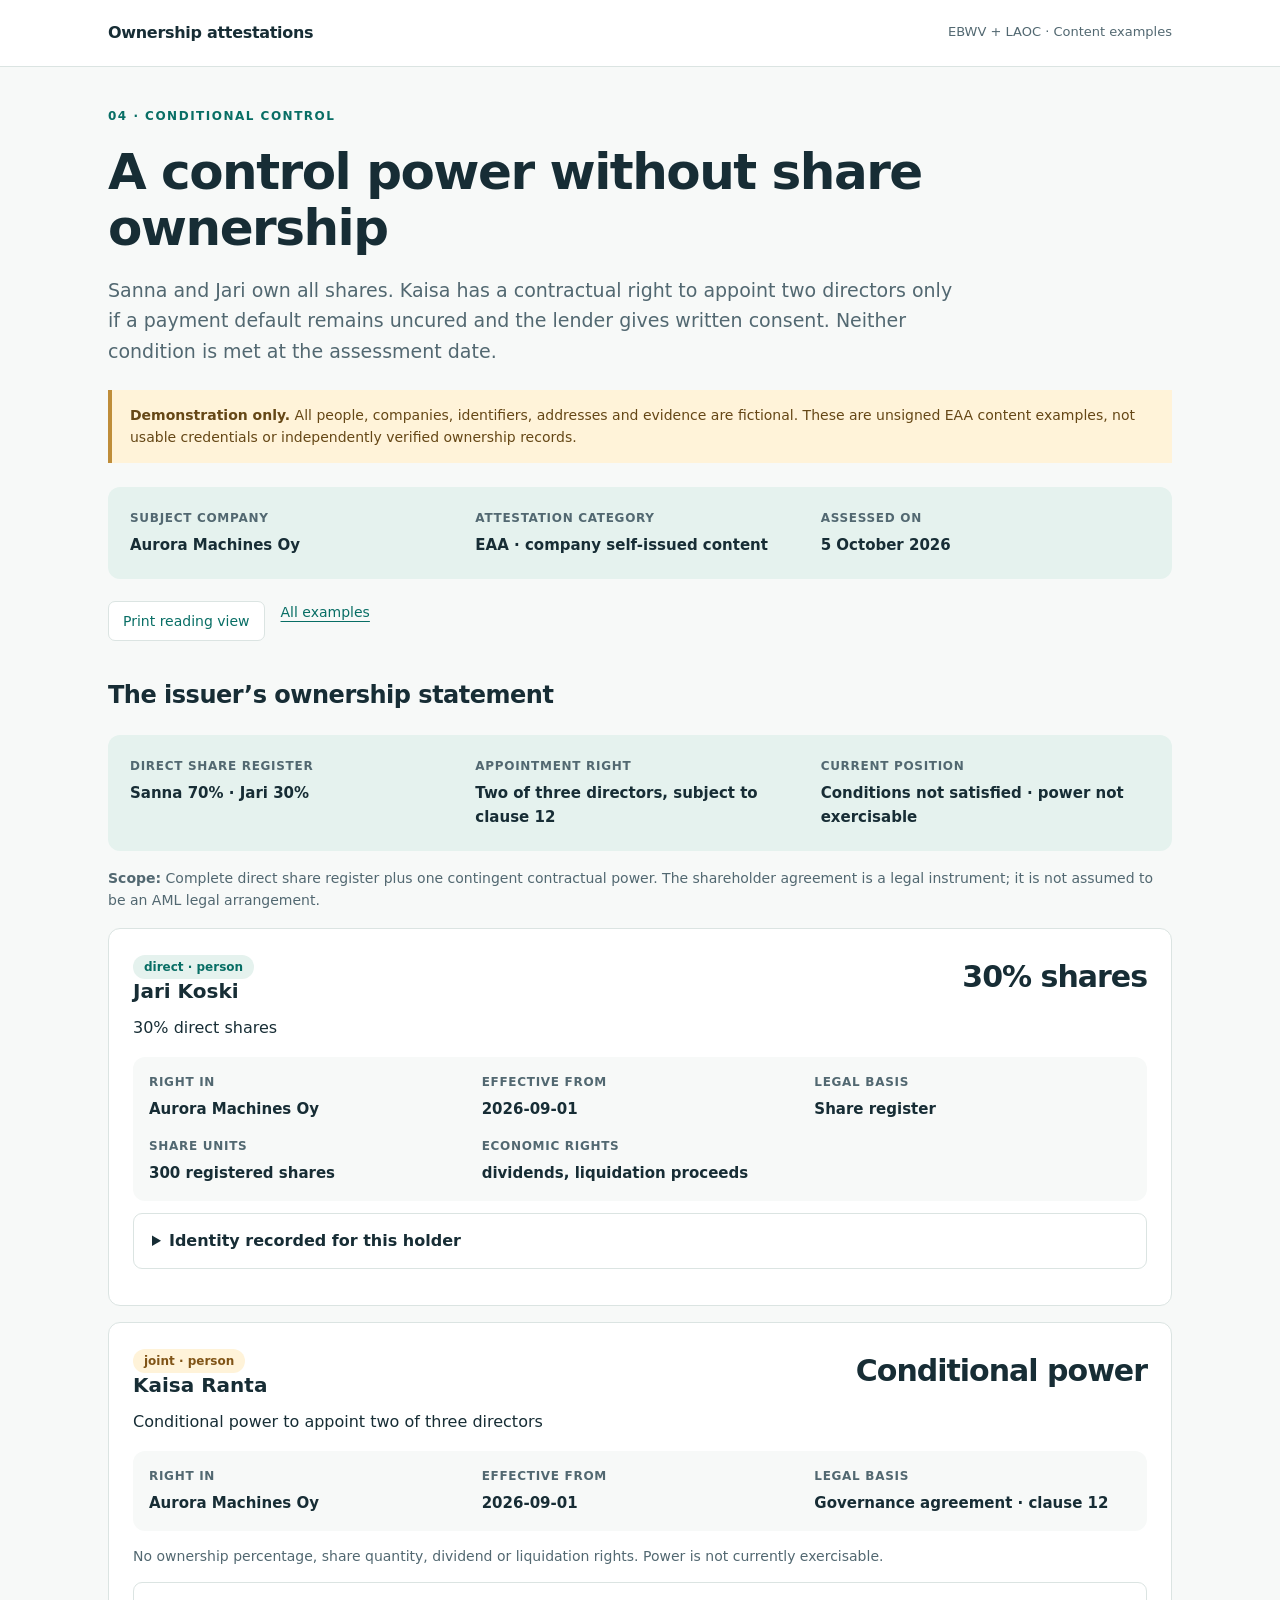
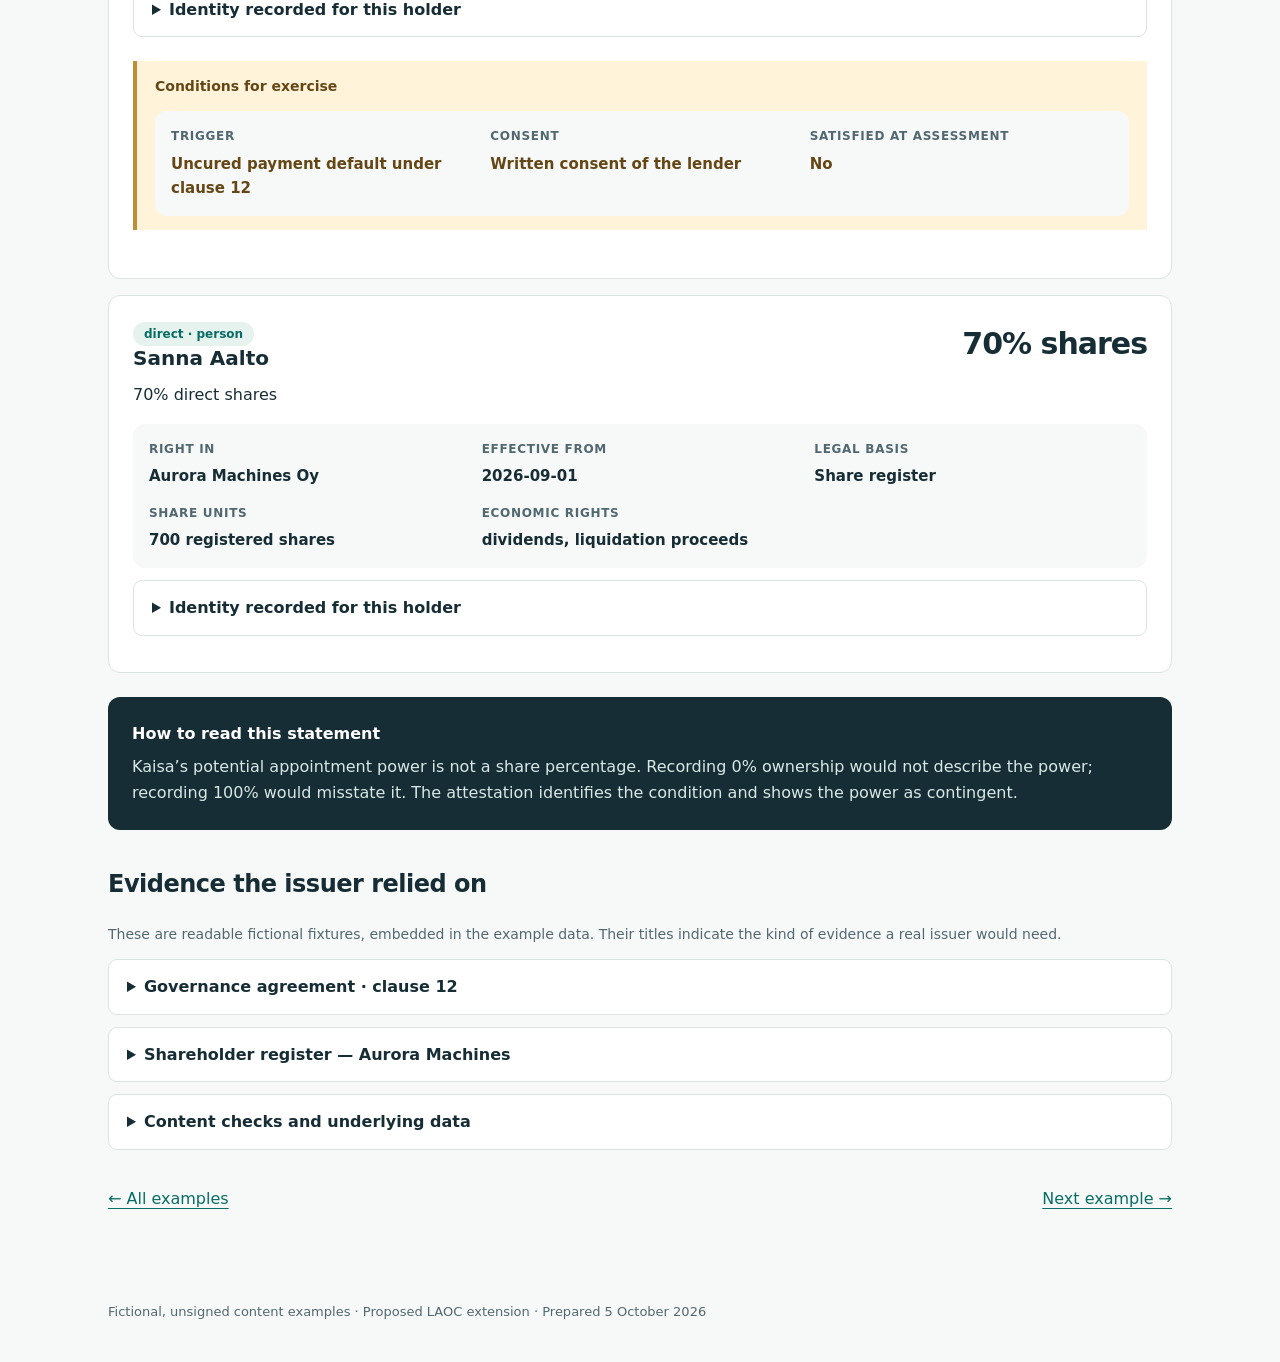
==== docs/ownership-attestations/conditional-control.html @ 5b61c61c "Publish four EBWV/LAOC Ownership Attestation examples and SHACL profiles Add content-first reading v" ====
<!doctype html><html lang="en"><head><meta charset="utf-8"><meta name="viewport" content="width=device-width,initial-scale=1"><meta name="description" content="Fictional Ownership Attestation examples using EBWV and LAOC"><title>A control power without share ownership · Ownership attestations</title><link rel="stylesheet" href="style.css"></head><body><header><nav><a class="brand" href="index.html">Ownership attestations</a><span>EBWV + LAOC · Content examples</span></nav></header><main><div class="eyebrow">04 · Conditional control</div><h1>A control power without share ownership</h1><p class="lead">Sanna and Jari own all shares. Kaisa has a contractual right to appoint two directors only if a payment default remains uncured and the lender gives written consent. Neither condition is met at the assessment date.</p><div class="notice"><strong>Demonstration only.</strong> All people, companies, identifiers, addresses and evidence are fictional. These are unsigned EAA content examples, not usable credentials or independently verified ownership records.</div><dl class="facts"><div><dt>Subject company</dt><dd>Aurora Machines Oy</dd></div><div><dt>Attestation category</dt><dd>EAA · company self-issued content</dd></div><div><dt>Assessed on</dt><dd>5 October 2026</dd></div></dl><div class="bar"><button onclick="window.print()">Print reading view</button><a href="index.html">All examples</a></div><h2>The issuer’s ownership statement</h2><dl class="facts"><div><dt>Direct share register</dt><dd>Sanna 70% · Jari 30%</dd></div><div><dt>Appointment right</dt><dd>Two of three directors, subject to clause 12</dd></div><div><dt>Current position</dt><dd>Conditions not satisfied · power not exercisable</dd></div></dl><p class="small"><strong>Scope:</strong> Complete direct share register plus one contingent contractual power. The shareholder agreement is a legal instrument; it is not assumed to be an AML legal arrangement.</p><article class="owner"><div class="owner-top"><div><span class="badge">direct · person</span><h3>Jari Koski</h3><div>30% direct shares</div></div><div class="metric">30% shares</div></div><dl class="facts"><div><dt>Right in</dt><dd>Aurora Machines Oy</dd></div><div><dt>Effective from</dt><dd>2026-09-01</dd></div><div><dt>Legal basis</dt><dd>Share register</dd></div><div><dt>Share units</dt><dd>300 registered shares</dd></div><div><dt>Economic rights</dt><dd>dividends, liquidation proceeds</dd></div></dl><details><summary>Identity recorded for this holder</summary><dl class="facts"><div><dt>Date of birth</dt><dd>1981-05-04</dd></div><div><dt>Jurisdiction of this owner entry</dt><dd>FI</dd></div><div><dt>Fictional address</dt><dd>Example Street 1 00100 Helsinki FI</dd></div></dl></details></article><article class="owner"><div class="owner-top"><div><span class="badge warn">joint · person</span><h3>Kaisa Ranta</h3><div>Conditional power to appoint two of three directors</div></div><div class="metric">Conditional power</div></div><dl class="facts"><div><dt>Right in</dt><dd>Aurora Machines Oy</dd></div><div><dt>Effective from</dt><dd>2026-09-01</dd></div><div><dt>Legal basis</dt><dd>Governance agreement · clause 12</dd></div></dl><p class="small">No ownership percentage, share quantity, dividend or liquidation rights. Power is not currently exercisable.</p><details><summary>Identity recorded for this holder</summary><dl class="facts"><div><dt>Date of birth</dt><dd>1977-02-18</dd></div><div><dt>Jurisdiction of this owner entry</dt><dd>FI</dd></div><div><dt>Fictional address</dt><dd>Example Street 1 00100 Helsinki FI</dd></div></dl></details><div class="notice"><strong>Conditions for exercise</strong><dl class="facts"><div><dt>Trigger</dt><dd>Uncured payment default under clause 12</dd></div><div><dt>Consent</dt><dd>Written consent of the lender</dd></div><div><dt>Satisfied at assessment</dt><dd>No</dd></div></dl></div></article><article class="owner"><div class="owner-top"><div><span class="badge">direct · person</span><h3>Sanna Aalto</h3><div>70% direct shares</div></div><div class="metric">70% shares</div></div><dl class="facts"><div><dt>Right in</dt><dd>Aurora Machines Oy</dd></div><div><dt>Effective from</dt><dd>2026-09-01</dd></div><div><dt>Legal basis</dt><dd>Share register</dd></div><div><dt>Share units</dt><dd>700 registered shares</dd></div><div><dt>Economic rights</dt><dd>dividends, liquidation proceeds</dd></div></dl><details><summary>Identity recorded for this holder</summary><dl class="facts"><div><dt>Date of birth</dt><dd>1985-01-30</dd></div><div><dt>Jurisdiction of this owner entry</dt><dd>FI</dd></div><div><dt>Fictional address</dt><dd>Example Street 1 00100 Helsinki FI</dd></div></dl></details></article><div class="takeaway"><strong>How to read this statement</strong><p>Kaisa’s potential appointment power is not a share percentage. Recording 0% ownership would not describe the power; recording 100% would misstate it. The attestation identifies the condition and shows the power as contingent.</p></div><h2>Evidence the issuer relied on</h2><p class="small">These are readable fictional fixtures, embedded in the example data. Their titles indicate the kind of evidence a real issuer would need.</p><details><summary>Governance agreement · clause 12</summary><pre>FICTIONAL DEMONSTRATION DOCUMENT — NOT AN AUTHENTIC REGISTER OR LEGAL INSTRUMENT.

Clause 12: Kaisa may appoint two of three directors only after an uncured payment default and written consent of the lender. At assessment no default has occurred and no consent has been given. The clause conveys no share title or economic distribution rights.</pre></details><details><summary>Shareholder register — Aurora Machines</summary><pre>FICTIONAL DEMONSTRATION DOCUMENT — NOT AN AUTHENTIC REGISTER OR LEGAL INSTRUMENT.

1,000 ordinary shares issued. Sanna Aalto owns 700; Jari Koski owns 300. Kaisa Ranta owns no shares.</pre></details><details><summary>Content checks and underlying data</summary><p><strong>LAOC-aware content profile:</strong> passes the implemented SHACL checks. <strong>Literal Rulebook projection:</strong> Does not pass literal IR-09/10/11 requirements.</p><p>These results check structure and internal consistency. They do not establish truth, evidence authenticity, issuer authority, revocation or signature validity. This is unsigned content, with a placeholder holder key and status reference.</p><p>Non-share rights omit artificial ownership percentages and share quantities; the profile deliberately departs from the Rulebook here.</p><div class="bar"><a href="conditional-control.jsonld">JSON-LD content</a><a href="conditional-control.ttl">Turtle content</a><a href="profile.html">SHACL profile and mapping</a><a href="validation-results.json">Validation report</a></div><dl class="facts"><div><dt>Issued</dt><dd>5 October 2026 · 09:00 UTC</dd></div><div><dt>Content validity ends</dt><dd>4 November 2026 · 09:00 UTC</dd></div><div><dt>Issuer and subject</dt><dd>Aurora Machines Oy</dd></div></dl></details><div class="next"><a href="index.html">← All examples</a><a href="direct-shares.html">Next example →</a></div></main><footer>Fictional, unsigned content examples · Proposed LAOC extension · Prepared 5 October 2026</footer></body></html>
---- docs/ownership-attestations/style.css ----
:root{--ink:#172d35;--muted:#526871;--paper:#f7f9f8;--line:#dbe4e2;--teal:#086e65;--pale:#e5f2ee;--amber:#805417;--gold:#fff3d9}*{box-sizing:border-box}body{margin:0;background:var(--paper);color:var(--ink);font:16px/1.6 system-ui,-apple-system,BlinkMacSystemFont,"Segoe UI",sans-serif}a{color:var(--teal);text-underline-offset:4px}header{border-bottom:1px solid var(--line);background:#fff}nav{max-width:1120px;margin:auto;display:flex;align-items:center;justify-content:space-between;padding:20px 28px;gap:20px}.brand{font-weight:750;letter-spacing:-.3px;text-decoration:none;color:var(--ink)}nav span{font-size:13px;color:var(--muted)}main{max-width:1120px;margin:auto;padding:40px 28px 70px}h1{font-size:clamp(32px,5vw,50px);line-height:1.12;letter-spacing:-1.5px;max-width:830px;margin:18px 0 18px}h2{font-size:24px;letter-spacing:-.5px;margin-top:35px}h3{font-size:20px;line-height:1.35;margin:6px 0 10px}.eyebrow{color:var(--teal);text-transform:uppercase;font-size:12px;font-weight:800;letter-spacing:1.5px}.lead{font-size:19px;color:var(--muted);max-width:850px}.notice{background:var(--gold);border-left:4px solid #bf8d39;padding:14px 18px;margin:24px 0;font-size:14px;color:#654716}.grid{display:grid;grid-template-columns:1fr 1fr;gap:20px}.card{display:block;background:white;border:1px solid var(--line);border-radius:14px;padding:26px;text-decoration:none;color:var(--ink)}a.card:hover{border-color:var(--teal);box-shadow:0 6px 20px #163f3510}.card p{color:var(--muted)}.card .open{color:var(--teal);font-weight:700;font-size:14px}.bar{display:flex;gap:16px;flex-wrap:wrap;margin:22px 0}.bar a{font-size:14px}.facts{display:grid;grid-template-columns:repeat(3,1fr);gap:16px;padding:22px;background:var(--pale);border-radius:12px}.facts dt{font-size:12px;text-transform:uppercase;letter-spacing:.7px;color:var(--muted);font-weight:700}.facts dd{margin:5px 0 0;font-size:15px;font-weight:650}.owner{background:white;border:1px solid var(--line);border-radius:12px;margin:16px 0;padding:24px}.owner-top{display:flex;justify-content:space-between;gap:20px;align-items:start}.owner h3{margin-top:0}.badge{font-size:12px;font-weight:700;color:var(--teal);background:var(--pale);border-radius:20px;padding:5px 11px;white-space:nowrap}.badge.warn{background:var(--gold);color:var(--amber)}.metric{font-size:30px;font-weight:750;letter-spacing:-1px}.owner .facts{background:var(--paper);margin-bottom:0;grid-template-columns:repeat(3,1fr);padding:16px}.takeaway{background:var(--ink);color:white;border-radius:12px;padding:24px;margin:24px 0}.takeaway strong{display:block;margin-bottom:8px}.takeaway p{margin:0;color:#d7e9e5}.path{border-left:3px solid var(--teal);padding:10px 18px;background:white;margin:12px 0}.path span{display:block;color:var(--muted)}details{border:1px solid var(--line);border-radius:9px;background:white;margin:12px 0;padding:14px 18px}summary{cursor:pointer;font-weight:650}details p{font-size:14px;color:var(--muted)}pre{white-space:pre-wrap;overflow-wrap:anywhere;font-size:13px;background:var(--paper);border-radius:6px;padding:16px}table{width:100%;border-collapse:collapse;font-size:14px}th,td{text-align:left;padding:12px;border-bottom:1px solid var(--line);vertical-align:top}th{color:var(--muted)}.table-wrap{overflow:auto}.small{font-size:14px;color:var(--muted)}footer{max-width:1120px;padding:20px 28px 40px;margin:auto;color:var(--muted);font-size:13px}.next{display:flex;justify-content:space-between;margin-top:36px}button{font:inherit;font-size:14px;background:white;color:var(--teal);border:1px solid var(--line);border-radius:7px;padding:8px 14px;cursor:pointer}@media(max-width:700px){.grid,.facts,.owner .facts{grid-template-columns:1fr}main{padding:28px 18px}nav{padding:16px 18px}nav span{display:none}.owner-top{display:block}.metric{margin-top:12px}h1{letter-spacing:-1px}.badge{display:inline-block}}@media print{nav,.bar,.next,button{display:none}body{background:white}main{padding:0}.owner{break-inside:avoid}details{display:none}.facts{background:#f4f4f4}}
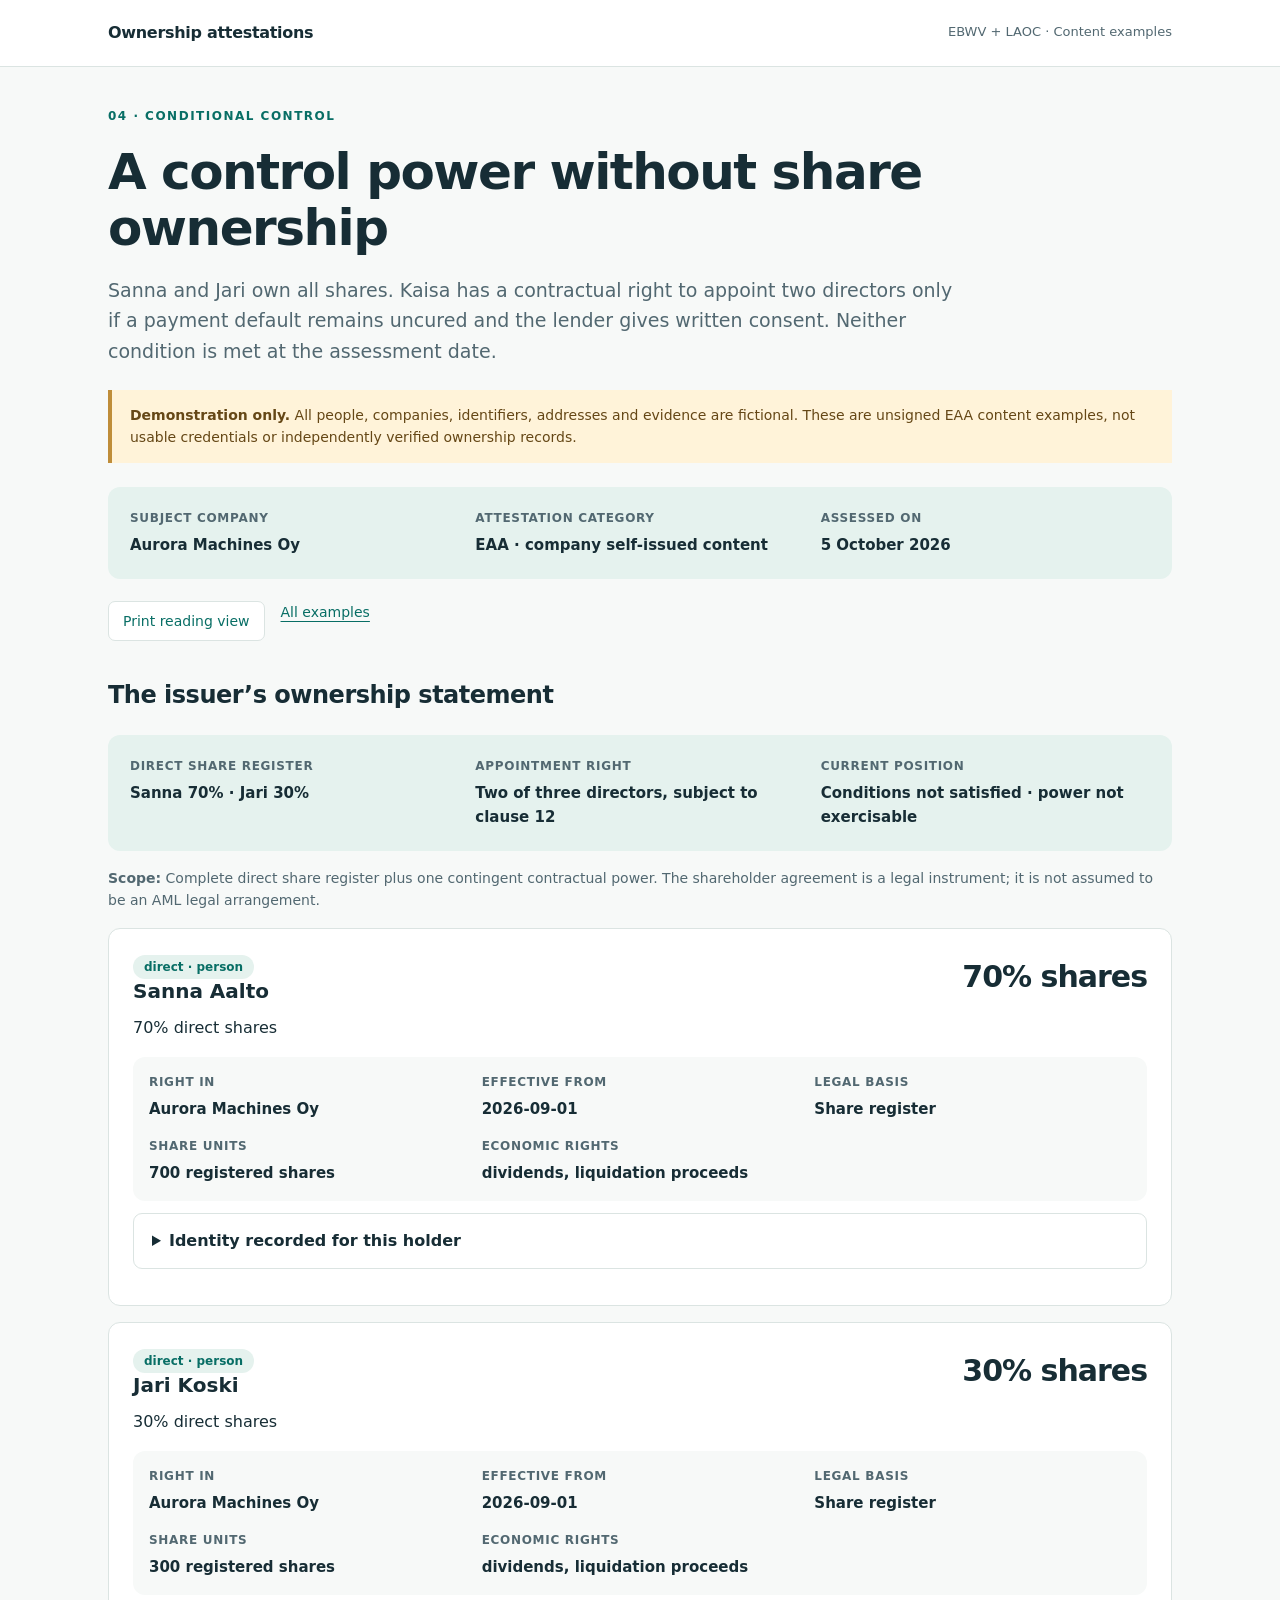
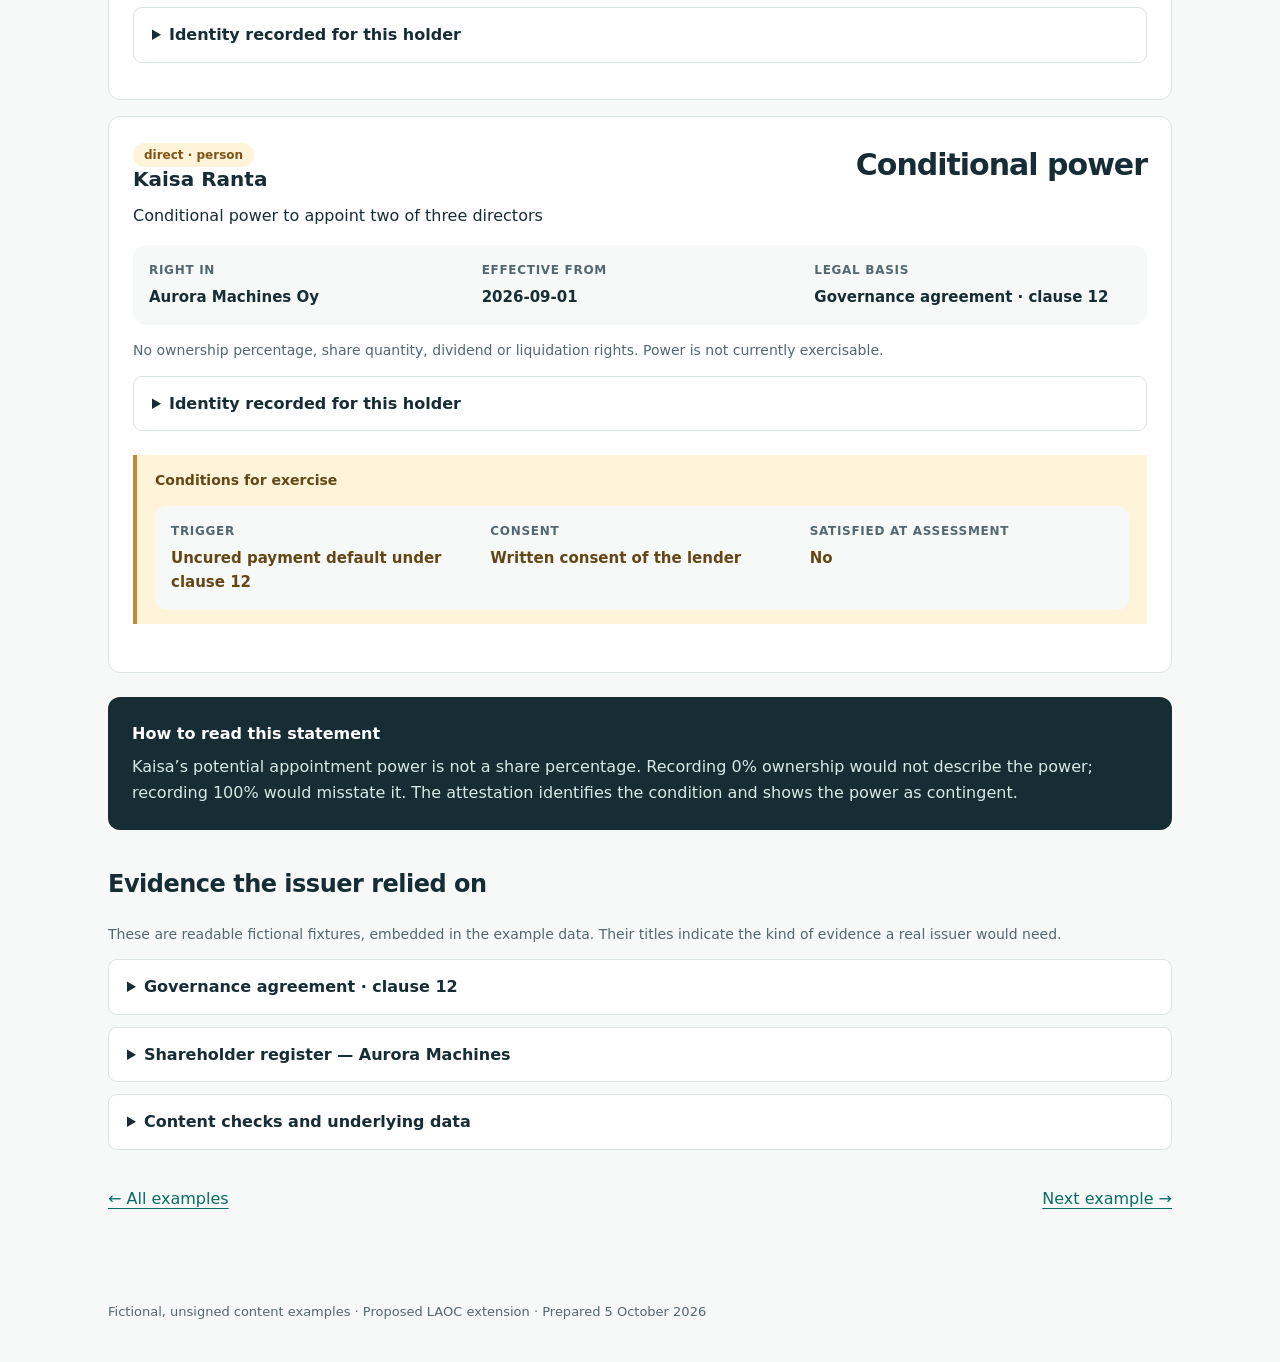
==== commit 0b5b5840: "Clarify direct control and order ownership views" ====
--- a/docs/ownership-attestations/conditional-control.html
+++ b/docs/ownership-attestations/conditional-control.html
@@ -1,4 +1,4 @@
-<!doctype html><html lang="en"><head><meta charset="utf-8"><meta name="viewport" content="width=device-width,initial-scale=1"><meta name="description" content="Fictional Ownership Attestation examples using EBWV and LAOC"><title>A control power without share ownership · Ownership attestations</title><link rel="stylesheet" href="style.css"></head><body><header><nav><a class="brand" href="index.html">Ownership attestations</a><span>EBWV + LAOC · Content examples</span></nav></header><main><div class="eyebrow">04 · Conditional control</div><h1>A control power without share ownership</h1><p class="lead">Sanna and Jari own all shares. Kaisa has a contractual right to appoint two directors only if a payment default remains uncured and the lender gives written consent. Neither condition is met at the assessment date.</p><div class="notice"><strong>Demonstration only.</strong> All people, companies, identifiers, addresses and evidence are fictional. These are unsigned EAA content examples, not usable credentials or independently verified ownership records.</div><dl class="facts"><div><dt>Subject company</dt><dd>Aurora Machines Oy</dd></div><div><dt>Attestation category</dt><dd>EAA · company self-issued content</dd></div><div><dt>Assessed on</dt><dd>5 October 2026</dd></div></dl><div class="bar"><button onclick="window.print()">Print reading view</button><a href="index.html">All examples</a></div><h2>The issuer’s ownership statement</h2><dl class="facts"><div><dt>Direct share register</dt><dd>Sanna 70% · Jari 30%</dd></div><div><dt>Appointment right</dt><dd>Two of three directors, subject to clause 12</dd></div><div><dt>Current position</dt><dd>Conditions not satisfied · power not exercisable</dd></div></dl><p class="small"><strong>Scope:</strong> Complete direct share register plus one contingent contractual power. The shareholder agreement is a legal instrument; it is not assumed to be an AML legal arrangement.</p><article class="owner"><div class="owner-top"><div><span class="badge">direct · person</span><h3>Jari Koski</h3><div>30% direct shares</div></div><div class="metric">30% shares</div></div><dl class="facts"><div><dt>Right in</dt><dd>Aurora Machines Oy</dd></div><div><dt>Effective from</dt><dd>2026-09-01</dd></div><div><dt>Legal basis</dt><dd>Share register</dd></div><div><dt>Share units</dt><dd>300 registered shares</dd></div><div><dt>Economic rights</dt><dd>dividends, liquidation proceeds</dd></div></dl><details><summary>Identity recorded for this holder</summary><dl class="facts"><div><dt>Date of birth</dt><dd>1981-05-04</dd></div><div><dt>Jurisdiction of this owner entry</dt><dd>FI</dd></div><div><dt>Fictional address</dt><dd>Example Street 1 00100 Helsinki FI</dd></div></dl></details></article><article class="owner"><div class="owner-top"><div><span class="badge warn">joint · person</span><h3>Kaisa Ranta</h3><div>Conditional power to appoint two of three directors</div></div><div class="metric">Conditional power</div></div><dl class="facts"><div><dt>Right in</dt><dd>Aurora Machines Oy</dd></div><div><dt>Effective from</dt><dd>2026-09-01</dd></div><div><dt>Legal basis</dt><dd>Governance agreement · clause 12</dd></div></dl><p class="small">No ownership percentage, share quantity, dividend or liquidation rights. Power is not currently exercisable.</p><details><summary>Identity recorded for this holder</summary><dl class="facts"><div><dt>Date of birth</dt><dd>1977-02-18</dd></div><div><dt>Jurisdiction of this owner entry</dt><dd>FI</dd></div><div><dt>Fictional address</dt><dd>Example Street 1 00100 Helsinki FI</dd></div></dl></details><div class="notice"><strong>Conditions for exercise</strong><dl class="facts"><div><dt>Trigger</dt><dd>Uncured payment default under clause 12</dd></div><div><dt>Consent</dt><dd>Written consent of the lender</dd></div><div><dt>Satisfied at assessment</dt><dd>No</dd></div></dl></div></article><article class="owner"><div class="owner-top"><div><span class="badge">direct · person</span><h3>Sanna Aalto</h3><div>70% direct shares</div></div><div class="metric">70% shares</div></div><dl class="facts"><div><dt>Right in</dt><dd>Aurora Machines Oy</dd></div><div><dt>Effective from</dt><dd>2026-09-01</dd></div><div><dt>Legal basis</dt><dd>Share register</dd></div><div><dt>Share units</dt><dd>700 registered shares</dd></div><div><dt>Economic rights</dt><dd>dividends, liquidation proceeds</dd></div></dl><details><summary>Identity recorded for this holder</summary><dl class="facts"><div><dt>Date of birth</dt><dd>1985-01-30</dd></div><div><dt>Jurisdiction of this owner entry</dt><dd>FI</dd></div><div><dt>Fictional address</dt><dd>Example Street 1 00100 Helsinki FI</dd></div></dl></details></article><div class="takeaway"><strong>How to read this statement</strong><p>Kaisa’s potential appointment power is not a share percentage. Recording 0% ownership would not describe the power; recording 100% would misstate it. The attestation identifies the condition and shows the power as contingent.</p></div><h2>Evidence the issuer relied on</h2><p class="small">These are readable fictional fixtures, embedded in the example data. Their titles indicate the kind of evidence a real issuer would need.</p><details><summary>Governance agreement · clause 12</summary><pre>FICTIONAL DEMONSTRATION DOCUMENT — NOT AN AUTHENTIC REGISTER OR LEGAL INSTRUMENT.
+<!doctype html><html lang="en"><head><meta charset="utf-8"><meta name="viewport" content="width=device-width,initial-scale=1"><meta name="description" content="Fictional Ownership Attestation examples using EBWV and LAOC"><title>A control power without share ownership · Ownership attestations</title><link rel="stylesheet" href="style.css"></head><body><header><nav><a class="brand" href="index.html">Ownership attestations</a><span>EBWV + LAOC · Content examples</span></nav></header><main><div class="eyebrow">04 · Conditional control</div><h1>A control power without share ownership</h1><p class="lead">Sanna and Jari own all shares. Kaisa has a contractual right to appoint two directors only if a payment default remains uncured and the lender gives written consent. Neither condition is met at the assessment date.</p><div class="notice"><strong>Demonstration only.</strong> All people, companies, identifiers, addresses and evidence are fictional. These are unsigned EAA content examples, not usable credentials or independently verified ownership records.</div><dl class="facts"><div><dt>Subject company</dt><dd>Aurora Machines Oy</dd></div><div><dt>Attestation category</dt><dd>EAA · company self-issued content</dd></div><div><dt>Assessed on</dt><dd>5 October 2026</dd></div></dl><div class="bar"><button onclick="window.print()">Print reading view</button><a href="index.html">All examples</a></div><h2>The issuer’s ownership statement</h2><dl class="facts"><div><dt>Direct share register</dt><dd>Sanna 70% · Jari 30%</dd></div><div><dt>Appointment right</dt><dd>Two of three directors, subject to clause 12</dd></div><div><dt>Current position</dt><dd>Conditions not satisfied · power not exercisable</dd></div></dl><p class="small"><strong>Scope:</strong> Complete direct share register plus one contingent contractual power. The shareholder agreement is a legal instrument; it is not assumed to be an AML legal arrangement.</p><article class="owner"><div class="owner-top"><div><span class="badge">direct · person</span><h3>Sanna Aalto</h3><div>70% direct shares</div></div><div class="metric">70% shares</div></div><dl class="facts"><div><dt>Right in</dt><dd>Aurora Machines Oy</dd></div><div><dt>Effective from</dt><dd>2026-09-01</dd></div><div><dt>Legal basis</dt><dd>Share register</dd></div><div><dt>Share units</dt><dd>700 registered shares</dd></div><div><dt>Economic rights</dt><dd>dividends, liquidation proceeds</dd></div></dl><details><summary>Identity recorded for this holder</summary><dl class="facts"><div><dt>Date of birth</dt><dd>1985-01-30</dd></div><div><dt>Jurisdiction of this owner entry</dt><dd>FI</dd></div><div><dt>Fictional address</dt><dd>Example Street 1 00100 Helsinki FI</dd></div></dl></details></article><article class="owner"><div class="owner-top"><div><span class="badge">direct · person</span><h3>Jari Koski</h3><div>30% direct shares</div></div><div class="metric">30% shares</div></div><dl class="facts"><div><dt>Right in</dt><dd>Aurora Machines Oy</dd></div><div><dt>Effective from</dt><dd>2026-09-01</dd></div><div><dt>Legal basis</dt><dd>Share register</dd></div><div><dt>Share units</dt><dd>300 registered shares</dd></div><div><dt>Economic rights</dt><dd>dividends, liquidation proceeds</dd></div></dl><details><summary>Identity recorded for this holder</summary><dl class="facts"><div><dt>Date of birth</dt><dd>1981-05-04</dd></div><div><dt>Jurisdiction of this owner entry</dt><dd>FI</dd></div><div><dt>Fictional address</dt><dd>Example Street 1 00100 Helsinki FI</dd></div></dl></details></article><article class="owner"><div class="owner-top"><div><span class="badge warn">direct · person</span><h3>Kaisa Ranta</h3><div>Conditional power to appoint two of three directors</div></div><div class="metric">Conditional power</div></div><dl class="facts"><div><dt>Right in</dt><dd>Aurora Machines Oy</dd></div><div><dt>Effective from</dt><dd>2026-09-01</dd></div><div><dt>Legal basis</dt><dd>Governance agreement · clause 12</dd></div></dl><p class="small">No ownership percentage, share quantity, dividend or liquidation rights. Power is not currently exercisable.</p><details><summary>Identity recorded for this holder</summary><dl class="facts"><div><dt>Date of birth</dt><dd>1977-02-18</dd></div><div><dt>Jurisdiction of this owner entry</dt><dd>FI</dd></div><div><dt>Fictional address</dt><dd>Example Street 1 00100 Helsinki FI</dd></div></dl></details><div class="notice"><strong>Conditions for exercise</strong><dl class="facts"><div><dt>Trigger</dt><dd>Uncured payment default under clause 12</dd></div><div><dt>Consent</dt><dd>Written consent of the lender</dd></div><div><dt>Satisfied at assessment</dt><dd>No</dd></div></dl></div></article><div class="takeaway"><strong>How to read this statement</strong><p>Kaisa’s potential appointment power is not a share percentage. Recording 0% ownership would not describe the power; recording 100% would misstate it. The attestation identifies the condition and shows the power as contingent.</p></div><h2>Evidence the issuer relied on</h2><p class="small">These are readable fictional fixtures, embedded in the example data. Their titles indicate the kind of evidence a real issuer would need.</p><details><summary>Governance agreement · clause 12</summary><pre>FICTIONAL DEMONSTRATION DOCUMENT — NOT AN AUTHENTIC REGISTER OR LEGAL INSTRUMENT.
 
 Clause 12: Kaisa may appoint two of three directors only after an uncured payment default and written consent of the lender. At assessment no default has occurred and no consent has been given. The clause conveys no share title or economic distribution rights.</pre></details><details><summary>Shareholder register — Aurora Machines</summary><pre>FICTIONAL DEMONSTRATION DOCUMENT — NOT AN AUTHENTIC REGISTER OR LEGAL INSTRUMENT.
 
